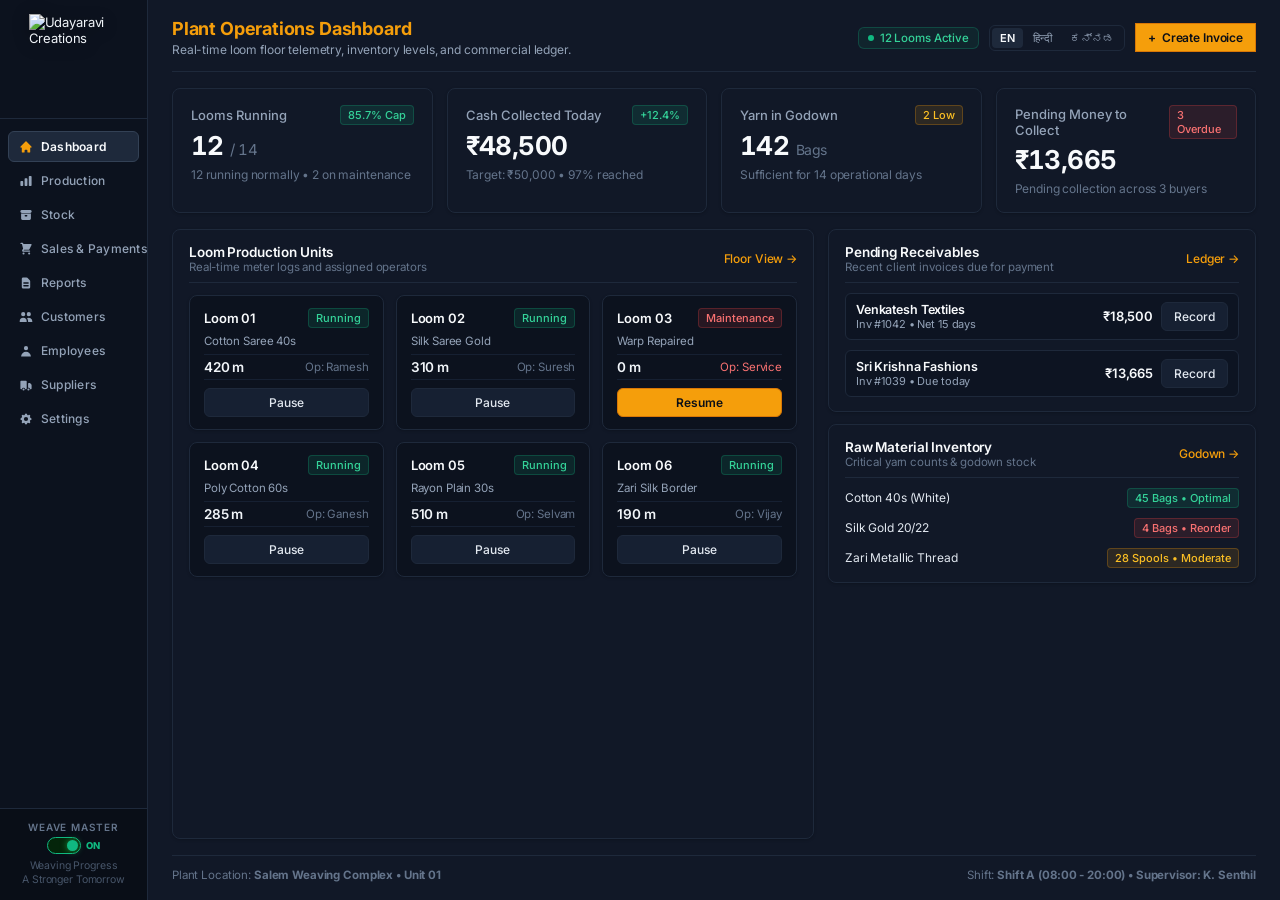
==== index.html @ a641dd37 "Add files via upload" ====
<!DOCTYPE html>
<html lang="en">
<head>
  <meta charset="UTF-8" />
  <meta name="viewport" content="width=device-width, initial-scale=1.0" />
  <title>Udayaravi Weave Master</title>
  <meta name="description" content="Daily loom production, stock, sales, payments and warp balance in one screen." />
  <link rel="preconnect" href="https://fonts.googleapis.com" />
  <link rel="preconnect" href="https://fonts.gstatic.com" crossorigin />
  <link href="https://fonts.googleapis.com/css2?family=Inter:wght@300;400;500;600;700&display=swap" rel="stylesheet" />
  <link rel="stylesheet" href="style.css" />
  <link rel="stylesheet" href="corporate-theme.css" />
</head>
<body>
<div class="app-root">

  <!-- ================= SIDEBAR ================= -->
  <aside class="sidebar">
    <div class="logo-block">
      <img src="../../brain/a507fab7-2db5-406b-a76b-05c571fb76ea/.user_uploaded/media_1790079156110.png" alt="Udayaravi Creations" class="brand-logo-img" onerror="if(this.src.indexOf('logo.png')===-1)this.src='logo.png';" />
    </div>

    <nav class="sidebar-nav">
      <a class="nav-item active" href="index.html" id="nav-dashboard">
        <svg class="nav-ic" viewBox="0 0 20 20" fill="currentColor"><path d="M10.707 2.293a1 1 0 00-1.414 0l-7 7a1 1 0 001.414 1.414L4 10.414V17a1 1 0 001 1h2a1 1 0 001-1v-2a1 1 0 011-1h2a1 1 0 011 1v2a1 1 0 001 1h2a1 1 0 001-1v-6.586l.293.293a1 1 0 001.414-1.414l-7-7z"/></svg>
        <span data-i18n="nav_dashboard">Dashboard</span>
      </a>
      <a class="nav-item" href="production.html" id="nav-production">
        <svg class="nav-ic" viewBox="0 0 20 20" fill="currentColor"><path d="M2 11a1 1 0 011-1h2a1 1 0 011 1v5a1 1 0 01-1 1H3a1 1 0 01-1-1v-5zm6-4a1 1 0 011-1h2a1 1 0 011 1v9a1 1 0 01-1 1H9a1 1 0 01-1-1V7zm6-3a1 1 0 011-1h2a1 1 0 011 1v12a1 1 0 01-1 1h-2a1 1 0 01-1-1V4z"/></svg>
        <span data-i18n="nav_production">Production</span>
      </a>
      <a class="nav-item" href="stock.html" id="nav-stock">
        <svg class="nav-ic" viewBox="0 0 20 20" fill="currentColor"><path d="M4 3a2 2 0 100 4h12a2 2 0 100-4H4z"/><path fill-rule="evenodd" d="M3 8h14v7a2 2 0 01-2 2H5a2 2 0 01-2-2V8zm5 3a1 1 0 011-1h2a1 1 0 110 2H9a1 1 0 01-1-1z" clip-rule="evenodd"/></svg>
        <span data-i18n="nav_stock">Stock</span>
      </a>
      <a class="nav-item" href="salespay.html" id="nav-salespay">
        <svg class="nav-ic" viewBox="0 0 20 20" fill="currentColor"><path d="M3 1a1 1 0 000 2h1.22l.305 1.222a.997.997 0 00.01.042l1.358 5.43-.893.892C3.74 11.846 4.632 14 6.414 14H15a1 1 0 000-2H6.414l1-1H14a1 1 0 00.894-.553l3-6A1 1 0 0017 3H6.28l-.31-1.243A1 1 0 005 1H3zM16 16.5a1.5 1.5 0 11-3 0 1.5 1.5 0 013 0zM6.5 18a1.5 1.5 0 100-3 1.5 1.5 0 000 3z"/></svg>
        <span data-i18n="nav_salespay">Sales &amp; Payments</span>
      </a>
      <a class="nav-item" href="reports.html" id="nav-reports">
        <svg class="nav-ic" viewBox="0 0 20 20" fill="currentColor"><path fill-rule="evenodd" d="M4 4a2 2 0 012-2h4.586A2 2 0 0112 2.586L15.414 6A2 2 0 0116 7.414V16a2 2 0 01-2 2H6a2 2 0 01-2-2V4zm2 6a1 1 0 011-1h6a1 1 0 110 2H7a1 1 0 01-1-1zm1 3a1 1 0 100 2h6a1 1 0 100-2H7z" clip-rule="evenodd"/></svg>
        <span data-i18n="nav_reports">Reports</span>
      </a>
      <a class="nav-item" href="customers.html" id="nav-customers">
        <svg class="nav-ic" viewBox="0 0 20 20" fill="currentColor"><path d="M9 6a3 3 0 11-6 0 3 3 0 016 0zM17 6a3 3 0 11-6 0 3 3 0 016 0zM12.93 17c.046-.327.07-.66.07-1a6.97 6.97 0 00-1.5-4.33A5 5 0 0119 16v1h-6.07zM6 11a5 5 0 015 5v1H1v-1a5 5 0 015-5z"/></svg>
        <span data-i18n="nav_customers">Customers</span>
      </a>
      <a class="nav-item" href="employees.html" id="nav-employees">
        <svg class="nav-ic" viewBox="0 0 20 20" fill="currentColor"><path fill-rule="evenodd" d="M10 9a3 3 0 100-6 3 3 0 000 6zm-7 9a7 7 0 1114 0H3z" clip-rule="evenodd"/></svg>
        <span data-i18n="nav_employees">Employees</span>
      </a>
      <a class="nav-item" href="suppliers.html" id="nav-suppliers">
        <svg class="nav-ic" viewBox="0 0 20 20" fill="currentColor"><path d="M8 16.5a1.5 1.5 0 11-3 0 1.5 1.5 0 013 0zM15 16.5a1.5 1.5 0 11-3 0 1.5 1.5 0 013 0z"/><path d="M3 4a1 1 0 00-1 1v10a1 1 0 001 1h1.05a2.5 2.5 0 014.9 0H10a1 1 0 001-1V5a1 1 0 00-1-1H3zM14 7a1 1 0 00-1 1v6.05A2.5 2.5 0 0115.95 16H17a1 1 0 001-1v-5a1 1 0 00-.293-.707l-2-2A1 1 0 0015 7h-1z"/></svg>
        <span data-i18n="nav_suppliers">Suppliers</span>
      </a>
      <a class="nav-item" href="settings.html" id="nav-settings">
        <svg class="nav-ic" viewBox="0 0 20 20" fill="currentColor"><path fill-rule="evenodd" d="M11.49 3.17c-.38-1.56-2.6-1.56-2.98 0a1.532 1.532 0 01-2.286.948c-1.372-.836-2.942.734-2.106 2.106.54.886.061 2.042-.947 2.287-1.561.379-1.561 2.6 0 2.978a1.532 1.532 0 01.947 2.287c-.836 1.372.734 2.942 2.106 2.106a1.532 1.532 0 012.287.947c.379 1.561 2.6 1.561 2.978 0a1.533 1.533 0 012.287-.947c1.372.836 2.942-.734 2.106-2.106a1.533 1.533 0 01.947-2.287c1.561-.379 1.561-2.6 0-2.978a1.532 1.532 0 01-.947-2.287c.836-1.372-.734-2.942-2.106-2.106a1.532 1.532 0 01-2.287-.947zM10 13a3 3 0 100-6 3 3 0 000 6z" clip-rule="evenodd"/></svg>
        <span data-i18n="nav_settings">Settings</span>
      </a>
    </nav>

    <div class="sidebar-footer">
      <div class="wm-label">WEAVE MASTER</div>
      <div class="toggle-row">
        <label class="tog">
          <input type="checkbox" checked id="master-tog"/>
          <span class="tog-track"></span>
        </label>
        <span class="tog-txt" id="tog-txt">ON</span>
      </div>
      <div class="tagline" data-i18n="tagline">Weaving Progress<br/>A Stronger Tomorrow</div>
    </div>
  </aside>

  <!-- ======== MAIN ======== -->
  <main class="main" style="overflow-y:auto; scrollbar-width:thin; padding:18px 24px; display:flex; flex-direction:column; gap:16px;">

    <!-- TOP HEADER WITH CORPORATE PROFILE & ACTIONS -->
    <div style="display:flex; align-items:center; justify-content:space-between; flex-wrap:wrap; gap:12px; border-bottom:1px solid #1e293b; padding-bottom:14px;">
      <div>
        <h1 style="font-size:18px; font-weight:700; color:#f59e0b; margin-bottom:3px; letter-spacing:-0.01em;">Plant Operations Dashboard</h1>
        <p style="font-size:12px; color:#94a3b8;">Real-time loom floor telemetry, inventory levels, and commercial ledger.</p>
      </div>

      <div style="display:flex; align-items:center; gap:10px;">
        <!-- Quiet Operational Status -->
        <div class="factory-beacon">
          <span class="beacon-pulse"></span>
          <span id="active-looms-beacon">12 Looms Active</span>
        </div>

        <!-- Sleek Language Switcher -->
        <div class="lang-switcher">
          <button class="lang-btn active" data-lang="en" onclick="setAppLanguage('en')">EN</button>
          <button class="lang-btn" data-lang="hi" onclick="setAppLanguage('hi')">हिन्दी</button>
          <button class="lang-btn" data-lang="kn" onclick="setAppLanguage('kn')">ಕನ್ನಡ</button>
        </div>

        <!-- Corporate Action Button -->
        <a href="salespay.html" class="btn-primary" style="text-decoration:none; display:inline-flex; align-items:center; gap:6px; font-size:12px; padding:6px 14px;">
          <span>+</span> Create Invoice
        </a>
      </div>
    </div>

    <!-- 4 CLEAN EXECUTIVE KPI CARDS -->
    <div style="display:grid; grid-template-columns:repeat(4, 1fr); gap:14px;">
      <!-- Active Looms -->
      <a href="production.html" style="text-decoration:none;" class="kpi-card">
        <div class="kpi-title">
          <span data-i18n="card_looms">Active Looms</span>
          <span class="badge badge-success">85.7% Cap</span>
        </div>
        <div class="kpi-val" id="active-looms-kpi">12 <span style="font-size:15px; color:#64748b; font-weight:400;">/ 14</span></div>
        <div class="kpi-sub">12 running normally &bull; 2 on maintenance</div>
      </a>

      <!-- Daily Revenue -->
      <a href="salespay.html" style="text-decoration:none;" class="kpi-card">
        <div class="kpi-title">
          <span data-i18n="card_cash">Daily Receipts</span>
          <span class="badge badge-success">+12.4%</span>
        </div>
        <div class="kpi-val">₹48,500</div>
        <div class="kpi-sub">Target: ₹50,000 &bull; 97% reached</div>
      </a>

      <!-- Yarn Inventory -->
      <a href="stock.html" style="text-decoration:none;" class="kpi-card">
        <div class="kpi-title">
          <span data-i18n="card_yarn">Yarn Stock</span>
          <span class="badge badge-warning">2 Low</span>
        </div>
        <div class="kpi-val">142 <span style="font-size:14px; color:#64748b; font-weight:400;">Bags</span></div>
        <div class="kpi-sub">Sufficient for 14 operational days</div>
      </a>

      <!-- Accounts Receivable -->
      <a href="salespay.html" style="text-decoration:none;" class="kpi-card">
        <div class="kpi-title">
          <span data-i18n="card_pending">Receivables Due</span>
          <span class="badge badge-danger">3 Overdue</span>
        </div>
        <div class="kpi-val">₹13,665</div>
        <div class="kpi-sub">Pending collection across 3 buyers</div>
      </a>
    </div>

    <!-- MAIN TWO COLUMNS: LOOM FLOOR & FINANCIAL ACTIVITY -->
    <div style="display:grid; grid-template-columns:1.5fr 1fr; gap:14px; flex:1; min-height:0;">

      <!-- LEFT: MACHINE STATUS OVERVIEW -->
      <div class="panel" style="padding:14px 16px; display:flex; flex-direction:column; gap:12px;">
        <div style="display:flex; align-items:center; justify-content:space-between; border-bottom:1px solid #1e293b; padding-bottom:8px;">
          <div>
            <div class="panel-title">Loom Production Units</div>
            <div class="panel-sub">Real-time meter logs and assigned operators</div>
          </div>
          <a href="production.html" style="font-size:12px; color:#f59e0b; text-decoration:none; font-weight:500;">Floor View →</a>
        </div>

        <!-- Grid of Looms (Clean Rectangle Boxes without colored border lines) -->
        <div style="display:grid; grid-template-columns:repeat(3, 1fr); gap:12px;" id="dashboard-loom-grid">
          <!-- Loom 1 -->
          <div class="loom-tile-simple running" id="loom-tile-1" style="background:#0c121e; border:1px solid #1e293b; border-radius:8px; padding:12px 14px;">
            <div style="display:flex; justify-content:space-between; align-items:center;">
              <span class="loom-num" style="font-weight:600; font-size:13.5px; color:#f8fafc;">Loom 01</span>
              <span class="badge badge-success" id="loom-badge-1">Running</span>
            </div>
            <div style="font-size:11.5px; color:#94a3b8; margin:6px 0;">Cotton Saree 40s</div>
            <div style="display:flex; justify-content:space-between; align-items:center; margin-bottom:8px; padding:4px 0; border-top:1px solid #162032; border-bottom:1px solid #162032;">
              <span class="loom-meters" style="font-weight:700; font-size:14px; color:#f8fafc;">420 m</span>
              <span style="font-size:11.5px; color:#64748b;">Op: Ramesh</span>
            </div>
            <div>
              <button class="btn-secondary" id="loom-btn-1" style="padding:5px 10px; font-size:11.5px; width:100%;" onclick="toggleLoom(1)">Pause</button>
            </div>
          </div>

          <!-- Loom 2 -->
          <div class="loom-tile-simple running" id="loom-tile-2" style="background:#0c121e; border:1px solid #1e293b; border-radius:8px; padding:12px 14px;">
            <div style="display:flex; justify-content:space-between; align-items:center;">
              <span class="loom-num" style="font-weight:600; font-size:13.5px; color:#f8fafc;">Loom 02</span>
              <span class="badge badge-success" id="loom-badge-2">Running</span>
            </div>
            <div style="font-size:11.5px; color:#94a3b8; margin:6px 0;">Silk Saree Gold</div>
            <div style="display:flex; justify-content:space-between; align-items:center; margin-bottom:8px; padding:4px 0; border-top:1px solid #162032; border-bottom:1px solid #162032;">
              <span class="loom-meters" style="font-weight:700; font-size:14px; color:#f8fafc;">310 m</span>
              <span style="font-size:11.5px; color:#64748b;">Op: Suresh</span>
            </div>
            <div>
              <button class="btn-secondary" id="loom-btn-2" style="padding:5px 10px; font-size:11.5px; width:100%;" onclick="toggleLoom(2)">Pause</button>
            </div>
          </div>

          <!-- Loom 3 -->
          <div class="loom-tile-simple stopped" id="loom-tile-3" style="background:#0c121e; border:1px solid #1e293b; border-radius:8px; padding:12px 14px;">
            <div style="display:flex; justify-content:space-between; align-items:center;">
              <span class="loom-num" style="font-weight:600; font-size:13.5px; color:#f8fafc;">Loom 03</span>
              <span class="badge badge-danger" id="loom-badge-3">Maintenance</span>
            </div>
            <div style="font-size:11.5px; color:#94a3b8; margin:6px 0;">Warp Repaired</div>
            <div style="display:flex; justify-content:space-between; align-items:center; margin-bottom:8px; padding:4px 0; border-top:1px solid #162032; border-bottom:1px solid #162032;">
              <span class="loom-meters" style="font-weight:700; font-size:14px; color:#64748b;">0 m</span>
              <span style="font-size:11.5px; color:#f87171;">Op: Service</span>
            </div>
            <div>
              <button class="btn-primary" id="loom-btn-3" style="padding:5px 10px; font-size:11.5px; width:100%;" onclick="toggleLoom(3)">Resume</button>
            </div>
          </div>

          <!-- Loom 4 -->
          <div class="loom-tile-simple running" id="loom-tile-4" style="background:#0c121e; border:1px solid #1e293b; border-radius:8px; padding:12px 14px;">
            <div style="display:flex; justify-content:space-between; align-items:center;">
              <span class="loom-num" style="font-weight:600; font-size:13.5px; color:#f8fafc;">Loom 04</span>
              <span class="badge badge-success" id="loom-badge-4">Running</span>
            </div>
            <div style="font-size:11.5px; color:#94a3b8; margin:6px 0;">Poly Cotton 60s</div>
            <div style="display:flex; justify-content:space-between; align-items:center; margin-bottom:8px; padding:4px 0; border-top:1px solid #162032; border-bottom:1px solid #162032;">
              <span class="loom-meters" style="font-weight:700; font-size:14px; color:#f8fafc;">285 m</span>
              <span style="font-size:11.5px; color:#64748b;">Op: Ganesh</span>
            </div>
            <div>
              <button class="btn-secondary" id="loom-btn-4" style="padding:5px 10px; font-size:11.5px; width:100%;" onclick="toggleLoom(4)">Pause</button>
            </div>
          </div>

          <!-- Loom 5 -->
          <div class="loom-tile-simple running" id="loom-tile-5" style="background:#0c121e; border:1px solid #1e293b; border-radius:8px; padding:12px 14px;">
            <div style="display:flex; justify-content:space-between; align-items:center;">
              <span class="loom-num" style="font-weight:600; font-size:13.5px; color:#f8fafc;">Loom 05</span>
              <span class="badge badge-success" id="loom-badge-5">Running</span>
            </div>
            <div style="font-size:11.5px; color:#94a3b8; margin:6px 0;">Rayon Plain 30s</div>
            <div style="display:flex; justify-content:space-between; align-items:center; margin-bottom:8px; padding:4px 0; border-top:1px solid #162032; border-bottom:1px solid #162032;">
              <span class="loom-meters" style="font-weight:700; font-size:14px; color:#f8fafc;">510 m</span>
              <span style="font-size:11.5px; color:#64748b;">Op: Selvam</span>
            </div>
            <div>
              <button class="btn-secondary" id="loom-btn-5" style="padding:5px 10px; font-size:11.5px; width:100%;" onclick="toggleLoom(5)">Pause</button>
            </div>
          </div>

          <!-- Loom 6 -->
          <div class="loom-tile-simple running" id="loom-tile-6" style="background:#0c121e; border:1px solid #1e293b; border-radius:8px; padding:12px 14px;">
            <div style="display:flex; justify-content:space-between; align-items:center;">
              <span class="loom-num" style="font-weight:600; font-size:13.5px; color:#f8fafc;">Loom 06</span>
              <span class="badge badge-success" id="loom-badge-6">Running</span>
            </div>
            <div style="font-size:11.5px; color:#94a3b8; margin:6px 0;">Zari Silk Border</div>
            <div style="display:flex; justify-content:space-between; align-items:center; margin-bottom:8px; padding:4px 0; border-top:1px solid #162032; border-bottom:1px solid #162032;">
              <span class="loom-meters" style="font-weight:700; font-size:14px; color:#f8fafc;">190 m</span>
              <span style="font-size:11.5px; color:#64748b;">Op: Vijay</span>
            </div>
            <div>
              <button class="btn-secondary" id="loom-btn-6" style="padding:5px 10px; font-size:11.5px; width:100%;" onclick="toggleLoom(6)">Pause</button>
            </div>
          </div>
        </div>
      </div>

      <!-- RIGHT: PENDING INVOICES & WAREHOUSE BUFFER -->
      <div style="display:flex; flex-direction:column; gap:12px;">
        
        <!-- Outstanding Receivables Panel -->
        <div class="panel" style="padding:14px 16px; display:flex; flex-direction:column; gap:10px;">
          <div style="display:flex; align-items:center; justify-content:space-between; border-bottom:1px solid #1e293b; padding-bottom:8px;">
            <div>
              <div class="panel-title">Pending Receivables</div>
              <div class="panel-sub">Recent client invoices due for payment</div>
            </div>
            <a href="salespay.html" style="font-size:12px; color:#f59e0b; text-decoration:none; font-weight:500;">Ledger →</a>
          </div>

          <!-- Buyer Row 1 -->
          <div style="display:flex; align-items:center; justify-content:space-between; background:#0d1422; border:1px solid #1e293b; border-radius:6px; padding:8px 10px;">
            <div>
              <div style="font-size:12.5px; font-weight:600; color:#f8fafc;">Venkatesh Textiles</div>
              <div style="font-size:11px; color:#94a3b8;">Inv #1042 &bull; Net 15 days</div>
            </div>
            <div style="display:flex; align-items:center; gap:8px;">
              <span style="font-size:13px; font-weight:600; color:#f8fafc;">₹18,500</span>
              <button class="btn-secondary" style="padding:4px 8px; font-size:11px;" onclick="showSimpleToast('Payment ₹18,500 recorded.', 'success')">Record</button>
            </div>
          </div>

          <!-- Buyer Row 2 -->
          <div style="display:flex; align-items:center; justify-content:space-between; background:#0d1422; border:1px solid #1e293b; border-radius:6px; padding:8px 10px;">
            <div>
              <div style="font-size:12.5px; font-weight:600; color:#f8fafc;">Sri Krishna Fashions</div>
              <div style="font-size:11px; color:#94a3b8;">Inv #1039 &bull; Due today</div>
            </div>
            <div style="display:flex; align-items:center; gap:8px;">
              <span style="font-size:13px; font-weight:600; color:#f8fafc;">₹13,665</span>
              <button class="btn-secondary" style="padding:4px 8px; font-size:11px;" onclick="showSimpleToast('Payment ₹13,665 recorded.', 'success')">Record</button>
            </div>
          </div>
        </div>

        <!-- Warehouse Raw Materials Status -->
        <div class="panel" style="padding:14px 16px; display:flex; flex-direction:column; gap:10px;">
          <div style="display:flex; align-items:center; justify-content:space-between; border-bottom:1px solid #1e293b; padding-bottom:8px;">
            <div>
              <div class="panel-title">Raw Material Inventory</div>
              <div class="panel-sub">Critical yarn counts &amp; godown stock</div>
            </div>
            <a href="stock.html" style="font-size:12px; color:#f59e0b; text-decoration:none; font-weight:500;">Godown →</a>
          </div>

          <!-- Material 1 -->
          <div style="display:flex; align-items:center; justify-content:space-between; font-size:12px;">
            <span style="color:#e2e8f0;">Cotton 40s (White)</span>
            <span class="badge badge-success">45 Bags &bull; Optimal</span>
          </div>

          <!-- Material 2 -->
          <div style="display:flex; align-items:center; justify-content:space-between; font-size:12px;">
            <span style="color:#e2e8f0;">Silk Gold 20/22</span>
            <span class="badge badge-danger">4 Bags &bull; Reorder</span>
          </div>

          <!-- Material 3 -->
          <div style="display:flex; align-items:center; justify-content:space-between; font-size:12px;">
            <span style="color:#e2e8f0;">Zari Metallic Thread</span>
            <span class="badge badge-warning">28 Spools &bull; Moderate</span>
          </div>
        </div>

      </div>

    </div>

    <!-- CLEAN CORPORATE FOOTER SUMMARY -->
    <div style="display:flex; align-items:center; justify-content:space-between; border-top:1px solid #1e293b; padding-top:12px; font-size:11.5px; color:#64748b;">
      <div>Plant Location: <strong>Salem Weaving Complex &bull; Unit 01</strong></div>
      <div>Shift: <strong>Shift A (08:00 - 20:00) &bull; Supervisor: K. Senthil</strong></div>
    </div>

  </main>
</div>

<!-- Helper script for Loom Toggles on Dashboard -->
<script>
let activeLoomCount = 12;

function toggleLoom(id) {
  const tile = document.getElementById('loom-tile-' + id);
  if (!tile) return;
  
  const badge = document.getElementById('loom-badge-' + id) || tile.querySelector('.badge');
  const btn = document.getElementById('loom-btn-' + id) || tile.querySelector('button');
  const isRunning = tile.classList.contains('running');
  
  if (isRunning) {
    // Switch to Paused
    tile.classList.remove('running');
    tile.classList.add('paused');
    
    if (badge) {
      badge.className = 'badge badge-warning';
      badge.textContent = 'Paused';
    }
    if (btn) {
      btn.className = 'btn-primary';
      btn.textContent = 'Resume';
    }
    
    activeLoomCount = Math.max(0, activeLoomCount - 1);
    updateDashboardLoomCounters();
    
    if (typeof showSimpleToast === 'function') {
      showSimpleToast('Loom 0' + id + ' Paused', 'info');
    }
  } else {
    // Switch to Running
    tile.classList.remove('paused');
    tile.classList.remove('stopped');
    tile.classList.add('running');
    
    if (badge) {
      badge.className = 'badge badge-success';
      badge.textContent = 'Running';
    }
    if (btn) {
      btn.className = 'btn-secondary';
      btn.textContent = 'Pause';
    }
    
    activeLoomCount = Math.min(14, activeLoomCount + 1);
    updateDashboardLoomCounters();
    
    if (typeof showSimpleToast === 'function') {
      showSimpleToast('Loom 0' + id + ' Resumed & Running', 'success');
    }
  }
}

function updateDashboardLoomCounters() {
  const beaconEl = document.getElementById('active-looms-beacon');
  if (beaconEl) {
    beaconEl.textContent = activeLoomCount + ' Looms Active';
  }
  const kpiEl = document.getElementById('active-looms-kpi');
  if (kpiEl) {
    kpiEl.innerHTML = activeLoomCount + ' <span style="font-size:15px; color:#64748b; font-weight:400;">/ 14</span>';
  }
}
</script>

<script src="i18n.js"></script>
<script src="script.js"></script>
</body>
</html>
---- style.css ----
/* ============================================================
   UDAYARAVI WEAVE MASTER — Faithful UI Replica
   ============================================================ */

*, *::before, *::after { box-sizing: border-box; margin: 0; padding: 0; }

:root {
  --bg0:    #0b0f17;
  --bg1:    #0c121e;
  --bg2:    #111827;
  --bg3:    #162032;
  --bg4:    #1e293b;
  --gold:   #f59e0b;
  --goldd:  #d97706;
  --gold2:  #fbbf24;
  --text1:  #f8fafc;
  --text2:  #94a3b8;
  --text3:  #64748b;
  --green:  #10b981;
  --sw:     148px;
}

html, body {
  height: 100%;
  font-family: 'Inter', -apple-system, BlinkMacSystemFont, 'Segoe UI', Roboto, sans-serif;
  background: var(--bg0);
  color: var(--text1);
  font-size: 13px;
  overflow: hidden;
  letter-spacing: -0.01em;
}

/* ======== APP ROOT ======== */
.app-root {
  display: flex;
  height: 100vh;
  width: 100vw;
  overflow: hidden;
  border: 1px solid #1e293b;
}

/* ======== SIDEBAR ======== */
.sidebar {
  width: var(--sw);
  min-width: var(--sw);
  background: var(--bg1);
  border-right: 1px solid #1e293b;
  display: flex;
  flex-direction: column;
  align-items: center;
}

.logo-wrap,
.logo-block {
  padding: 12px 8px 12px;
  display: flex;
  flex-direction: column;
  align-items: center;
  justify-content: center;
  width: 100%;
  border-bottom: 1px solid #1a2a3a;
  box-sizing: border-box;
}

.brand-logo-img {
  width: 92px;
  max-width: 90%;
  height: auto;
  aspect-ratio: 1 / 1;
  object-fit: contain;
  display: block;
  margin: 0 auto;
  filter: drop-shadow(0 2px 8px rgba(0, 0, 0, 0.7)) drop-shadow(0 0 10px rgba(240, 165, 0, 0.35));
  transition: transform 0.25s ease, filter 0.25s ease;
}

.brand-logo-img:hover {
  transform: scale(1.05);
  filter: drop-shadow(0 4px 14px rgba(0, 0, 0, 0.9)) drop-shadow(0 0 18px rgba(240, 165, 0, 0.65));
}

.brand-name {
  display: flex;
  flex-direction: column;
  align-items: center;
  gap: 1px;
}

.brand-top {
  font-family: 'Orbitron', sans-serif;
  font-size: 11px;
  font-weight: 900;
  color: var(--gold, #f0a500);
  letter-spacing: .12em;
  text-shadow: 0 0 12px rgba(240, 165, 0, 0.4);
}

.brand-bot {
  font-size: 8px;
  font-weight: 600;
  color: var(--text2, #88a0b8);
  letter-spacing: .12em;
  text-transform: uppercase;
}

/* Nav */
.sidebar-nav {
  flex: 1;
  width: 100%;
  display: flex;
  flex-direction: column;
  padding: 5px 6px;
  gap: 2px;
  overflow-y: auto;
  scrollbar-width: none;
}
.sidebar-nav::-webkit-scrollbar { display: none; }

.nav-item {
  display: flex;
  align-items: center;
  gap: 8px;
  padding: 7px 9px;
  color: var(--text2);
  text-decoration: none;
  font-size: 11.5px;
  font-weight: 600;
  letter-spacing: .02em;
  font-family: 'Chakra Petch', sans-serif;
  cursor: pointer;
  transition: color .18s, background .18s, border-color .18s;
  border-radius: 5px;
  border: 1px solid transparent;
  white-space: nowrap;
}

.nav-item:hover {
  color: var(--gold2);
  background: rgba(240,165,0,.08);
}

.nav-item.active {
  background: linear-gradient(90deg, #f59e0b, #ea580c);
  color: #ffffff;
  font-weight: 700;
  box-shadow: 0 0 15px rgba(245, 158, 11, 0.45);
  border: 1px solid #fbbf24;
}

.nav-item.active .nav-ic {
  color: #ffffff;
  filter: drop-shadow(0 0 4px rgba(255,255,255,0.6));
}

.nav-ic {
  width: 14px;
  height: 14px;
  flex-shrink: 0;
}

/* Footer */
.sidebar-footer {
  width: 100%;
  padding: 6px 8px 8px;
  border-top: 1px solid #142438;
  display: flex;
  flex-direction: column;
  align-items: center;
  gap: 4px;
  flex-shrink: 0;
}

.wm-label {
  font-family: 'Orbitron', sans-serif;
  font-size: 7.5px;
  font-weight: 700;
  color: var(--gold);
  letter-spacing: .12em;
}

.toggle-row {
  display: flex;
  align-items: center;
  gap: 5px;
}

.tog {
  position: relative;
  width: 34px;
  height: 17px;
  cursor: pointer;
  display: block;
}

.tog input {
  opacity: 0;
  width: 0;
  height: 0;
  position: absolute;
}

.tog-track {
  position: absolute;
  inset: 0;
  background: #142438;
  border-radius: 9px;
  border: 1px solid #203550;
  transition: .25s;
}

.tog-track::before {
  content: '';
  position: absolute;
  width: 11px;
  height: 11px;
  border-radius: 50%;
  background: #3e5a78;
  top: 2px;
  left: 2px;
  transition: .25s;
}

.tog input:checked + .tog-track {
  background: #04250a;
  border-color: var(--green);
}

.tog input:checked + .tog-track::before {
  background: var(--green);
  transform: translateX(17px);
  box-shadow: 0 0 7px rgba(34,197,94,.7);
}

.tog-txt {
  font-size: 9.5px;
  font-weight: 800;
  color: var(--green);
}

.tagline {
  font-size: 7.5px;
  color: var(--text3);
  text-align: center;
  line-height: 1.35;
  margin-top: 1px;
}

/* ======== MAIN ======== */
.main {
  flex: 1;
  display: flex;
  flex-direction: column;
  background: var(--bg2);
  padding: 8px 10px 7px;
  gap: 7px;
  overflow: hidden;
  min-width: 0;
}

/* ======== HEADER ======== */
.header {
  border-bottom: 1px solid #141e2e;
  padding-bottom: 5px;
  flex-shrink: 0;
}

.title {
  font-family: 'Orbitron', sans-serif;
  font-size: 19px;
  font-weight: 900;
  color: var(--gold);
  letter-spacing: .07em;
  line-height: 1;
  text-shadow: 0 0 24px rgba(240,165,0,.3);
}

.subtitle {
  font-size: 11px;
  color: var(--text2);
  margin-top: 2px;
  font-family: 'Chakra Petch', sans-serif;
  font-weight: 400;
}

/* ======== INFO ROW ======== */
.info-row {
  display: grid;
  grid-template-columns: repeat(4, 1fr);
  gap: 7px;
  flex-shrink: 0;
}

.icard {
  background: var(--bg3);
  border: 1px solid #192535;
  border-radius: 6px;
  padding: 7px 10px;
  display: flex;
  align-items: center;
  gap: 8px;
  min-height: 50px;
}

.icard-icon {
  width: 30px; height: 30px;
  background: rgba(200,130,10,.18);
  border-radius: 6px;
  display: flex;
  align-items: center;
  justify-content: center;
  color: var(--gold);
  flex-shrink: 0;
}

.icard-text { display: flex; flex-direction: column; gap: 2px; }

.icard-label {
  font-size: 9px;
  font-weight: 600;
  color: var(--text2);
  letter-spacing: .06em;
  text-transform: uppercase;
  font-family: 'Chakra Petch', sans-serif;
}

.icard-val {
  font-size: 13.5px;
  font-weight: 700;
  color: var(--text1);
  font-family: 'Chakra Petch', sans-serif;
}

/* Model Status Card */
.icard-pass {
  background: #04140a;
  border-color: #0d3520;
  border-width: 1.5px;
}

.pass-row {
  display: flex;
  align-items: center;
  gap: 6px;
  margin-top: 1px;
}

.pass-text {
  font-family: 'Orbitron', sans-serif;
  font-size: 22px;
  font-weight: 900;
  color: var(--green);
  letter-spacing: .1em;
  text-shadow: 0 0 16px rgba(34,197,94,.5);
}

/* ======== STAT GRID ======== */
.stat-grid {
  display: grid;
  grid-template-columns: repeat(4, 1fr);
  gap: 7px;
  flex-shrink: 0;
}

/* Base stat card */
.sc {
  border-radius: 7px;
  padding: 8px 10px;
  display: flex;
  align-items: center;
  gap: 9px;
  min-height: 56px;
  position: relative;
  overflow: hidden;
  cursor: default;
  transition: transform .15s;
}
.sc:hover { transform: translateY(-1px); }

.sc-icon {
  width: 38px; height: 38px;
  border-radius: 8px;
  display: flex;
  align-items: center;
  justify-content: center;
  flex-shrink: 0;
}

.sc-rupee {
  font-size: 22px;
  font-weight: 900;
  font-family: 'Orbitron', sans-serif;
}

.sc-info { display: flex; flex-direction: column; gap: 2px; min-width: 0; }

.sc-label {
  font-size: 9px;
  font-weight: 600;
  letter-spacing: .05em;
  text-transform: uppercase;
  opacity: .85;
  white-space: nowrap;
  overflow: hidden;
  text-overflow: ellipsis;
  font-family: 'Chakra Petch', sans-serif;
}

.sc-val {
  font-size: 17px;
  font-weight: 900;
  font-family: 'Orbitron', sans-serif;
  line-height: 1.05;
  white-space: nowrap;
  letter-spacing: .02em;
}

.sc-val.neg { color: #f87171 !important; }

/* ---- ROW 1 CARDS ---- */
.amber {
  background: #100b00;
  border: 1.5px solid #6b4400;
}
.amber .sc-icon { background: rgba(245,158,11,.18); color: #fbbf24; }
.amber .sc-label { color: #d4920a; }
.amber .sc-val { color: #fde68a; }

.blue {
  background: #000d20;
  border: 1.5px solid #0a2a52;
}
.blue .sc-icon { background: rgba(59,130,246,.18); color: #60a5fa; }
.blue .sc-label { color: #4a80c8; }
.blue .sc-val { color: #93c5fd; }

.green {
  background: #020f05;
  border: 1.5px solid #0a3a18;
}
.green .sc-icon { background: rgba(34,197,94,.18); color: #4ade80; }
.green .sc-label { color: #35a855; }
.green .sc-val { color: #86efac; }

.purple {
  background: #0c0020;
  border: 1.5px solid #2a0a5a;
}
.purple .sc-icon { background: rgba(168,85,247,.18); color: #c084fc; }
.purple .sc-label { color: #9048d8; }
.purple .sc-val { color: #d8b4fe; }

/* ---- ROW 2 CARDS ---- */
.pink {
  background: #160010;
  border: 1.5px solid #520030;
}
.pink .sc-icon { background: rgba(236,72,153,.18); color: #f472b6; }
.pink .sc-label { color: #c0408a; }
.pink .sc-val { color: #fbcfe8; }

.dblue {
  background: #000818;
  border: 1.5px solid #001040;
}
.dblue .sc-icon { background: rgba(37,99,235,.2); color: #60a5fa; }
.dblue .sc-label { color: #3a6ab0; }
.dblue .sc-val { color: #93c5fd; font-size: 15px; }

.teal {
  background: #001214;
  border: 1.5px solid #003840;
}
.teal .sc-icon { background: rgba(20,184,166,.18); color: #2dd4bf; }
.teal .sc-label { color: #0f8a80; }
.teal .sc-val { color: #5eead4; }

.orange {
  background: #120600;
  border: 1.5px solid #502000;
}
.orange .sc-icon { background: rgba(249,115,22,.18); color: #fb923c; }
.orange .sc-label { color: #c05a10; }
.orange .sc-val { color: #fdba74; font-size: 15px; }

/* ---- ROW 3 CARDS ---- */
.lime {
  background: #081000;
  border: 1.5px solid #203800;
}
.lime .sc-icon { background: rgba(132,204,22,.18); color: #a3e635; }
.lime .sc-label { color: #6a9e10; }
.lime .sc-val { color: #bef264; }

.rust {
  background: #120800;
  border: 1.5px solid #502000;
}
.rust .sc-icon { background: rgba(234,88,12,.18); color: #fb923c; }
.rust .sc-label { color: #c04810; }
.rust .sc-val { color: #fdba74; }

.cyan {
  background: #001418;
  border: 1.5px solid #003848;
}
.cyan .sc-icon { background: rgba(6,182,212,.18); color: #22d3ee; }
.cyan .sc-label { color: #0e88a0; }
.cyan .sc-val { color: #67e8f9; }

.crimson {
  background: #160000;
  border: 1.5px solid #500000;
}
.crimson .sc-icon { background: rgba(239,68,68,.18); color: #f87171; }
.crimson .sc-label { color: #b83030; }
.crimson .sc-val { color: #fca5a5; font-size: 15px; }

/* ======== PANELS ======== */
.panels {
  display: grid;
  grid-template-columns: 1.1fr .75fr 1.15fr;
  gap: 7px;
  flex: 1;
  min-height: 0;
  overflow: hidden;
}

.panel {
  background: var(--bg3);
  border: 1px solid #192535;
  border-radius: 7px;
  padding: 7px 9px;
  display: flex;
  flex-direction: column;
  gap: 6px;
  overflow: hidden;
  min-height: 0;
}

.panel-hd {
  display: flex;
  align-items: center;
  gap: 5px;
  font-size: 9px;
  font-weight: 800;
  color: var(--gold);
  letter-spacing: .07em;
  text-transform: uppercase;
  padding-bottom: 5px;
  border-bottom: 1px solid #192535;
  flex-shrink: 0;
}

.phd-icon {
  display: flex;
  align-items: center;
  justify-content: center;
  padding: 3px;
  border-radius: 4px;
}

.amber-icon { background: rgba(240,165,0,.15); color: var(--gold); }

/* Panel Tables */
.ptab {
  width: 100%;
  border-collapse: collapse;
  font-size: 11.5px;
}

.ptab thead th {
  font-size: 8px;
  font-weight: 700;
  color: var(--text3);
  letter-spacing: .07em;
  text-transform: uppercase;
  padding: 3px 4px;
  border-bottom: 1px solid #192535;
  text-align: left;
}

.ptab tbody td {
  padding: 5px 4px;
  font-weight: 600;
  color: var(--text1);
  border-bottom: 1px solid rgba(20,35,55,.7);
  vertical-align: middle;
}

.ptab tbody tr:last-child td { border-bottom: none; }

/* Progress bars */
.pbar-wrap {
  width: 100%;
  height: 7px;
  background: #192535;
  border-radius: 4px;
  overflow: hidden;
}
.pbar {
  height: 100%;
  border-radius: 4px;
  transition: width .6s ease;
}

/* Quality dots */
.dot {
  display: inline-block;
  width: 9px; height: 9px;
  border-radius: 50%;
  margin-right: 6px;
  vertical-align: middle;
}
.gdot { background: #22c55e; box-shadow: 0 0 5px #22c55e; }
.ydot { background: #facc15; box-shadow: 0 0 5px #facc15; }
.rdot { background: #ef4444; box-shadow: 0 0 5px #ef4444; }

/* Stock table */
.stk-tab .tr { text-align: right; }
.gold-val { color: var(--gold) !important; font-weight: 700; }

/* ======== ACTION BAR ======== */
.action-bar {
  display: flex;
  gap: 6px;
  flex-shrink: 0;
}

.abtn {
  flex: 1;
  display: flex;
  align-items: center;
  justify-content: center;
  gap: 6px;
  padding: 9px 10px;
  border: none;
  border-radius: 6px;
  font-family: 'Chakra Petch', sans-serif;
  font-size: 11.5px;
  font-weight: 700;
  letter-spacing: .06em;
  text-transform: uppercase;
  cursor: pointer;
  transition: filter .18s, transform .15s;
  white-space: nowrap;
  min-width: 0;
}

.abtn:hover { filter: brightness(1.18); transform: translateY(-1px); }
.abtn:active { transform: translateY(0); }

.abtn-green  { background: #15803d; color: #fff; border: 1px solid #22c55e; }
.abtn-blue   { background: #1d4ed8; color: #fff; border: 1px solid #3b82f6; }
.abtn-green2 { background: #15803d; color: #fff; border: 1px solid #22c55e; }
.abtn-amber  { background: #b45309; color: #fff; border: 1px solid #f59e0b; }
.abtn-dark   { background: #1a2535; color: var(--text1); border: 1px solid #2a3a50; }
---- corporate-theme.css ----
/* ============================================================
   UDAYARAVI WEAVE MASTER — CORPORATE & PROFESSIONAL DESIGN SYSTEM
   Typography: Inter (Clean, legible, modern enterprise)
   Palette: Executive Slate (#0b0f17, #111827, #1e293b, #334155)
   Accents: Muted warm gold (#d97706, #f59e0b) & soft status pills
   ============================================================ */

@import url('https://fonts.googleapis.com/css2?family=Inter:wght@300;400;500;600;700&display=swap');

/* Global Font Override */
*, *::before, *::after {
  box-sizing: border-box;
}

html, body, text, tspan, svg text {
  font-family: 'Inter', -apple-system, BlinkMacSystemFont, 'Segoe UI', Roboto, Helvetica, Arial, sans-serif !important;
  background-color: #0b0f17;
  color: #f1f5f9;
  letter-spacing: -0.01em;
  -webkit-font-smoothing: antialiased;
}

/* Headings and numbers font reset */
h1, h2, h3, h4, h5, h6,
.page-title, .sp-title, .tbl-title, .wm-label,
.bc-val, .kpi-val, .metric-val, .stat-val {
  font-family: 'Inter', -apple-system, BlinkMacSystemFont, 'Segoe UI', Roboto, sans-serif !important;
  font-weight: 600 !important;
  letter-spacing: -0.02em !important;
}

/* Subtle, Calm Scrollbars */
::-webkit-scrollbar {
  width: 6px;
  height: 6px;
}
::-webkit-scrollbar-track {
  background: #0b0f17;
}
::-webkit-scrollbar-thumb {
  background: #1e293b;
  border-radius: 4px;
}
::-webkit-scrollbar-thumb:hover {
  background: #334155;
}

/* ============================================================
   SIDEBAR (Calm, Elegant, Professional)
   ============================================================ */
.sidebar {
  background: #0c121e !important;
  border-right: 1px solid #1e293b !important;
}

.brand-logo-img {
  max-width: 90px !important;
  height: auto !important;
  filter: drop-shadow(0 2px 8px rgba(0,0,0,0.4)) !important;
  transition: transform 0.2s ease;
}
.brand-logo-img:hover {
  transform: scale(1.02);
}

.logo-block, .logo-wrap {
  border-bottom: 1px solid #1e293b !important;
  padding: 14px 10px !important;
}

.sidebar-nav {
  padding: 12px 8px !important;
  gap: 3px !important;
}

.nav-item {
  font-family: 'Inter', sans-serif !important;
  font-size: 12px !important;
  font-weight: 500 !important;
  color: #94a3b8 !important;
  border-radius: 6px !important;
  padding: 7px 10px !important;
  border: 1px solid transparent !important;
  transition: all 0.15s ease !important;
}

.nav-item:hover {
  color: #f8fafc !important;
  background: rgba(255, 255, 255, 0.04) !important;
}

.nav-item.active {
  background: #1e293b !important;
  color: #f8fafc !important;
  border: 1px solid #334155 !important;
  box-shadow: none !important;
  font-weight: 600 !important;
}

.nav-item.active .nav-ic {
  color: #f59e0b !important;
  filter: none !important;
}

.sidebar-footer {
  border-top: 1px solid #1e293b !important;
  padding: 12px 10px !important;
  background: #090e17 !important;
}

.wm-label {
  font-size: 10px !important;
  font-weight: 600 !important;
  color: #64748b !important;
  letter-spacing: 0.08em !important;
}

.tagline {
  font-size: 10.5px !important;
  color: #475569 !important;
  line-height: 1.4 !important;
}

/* ============================================================
   TOP BAR & HEADER (Neat, Quiet, Executive)
   ============================================================ */
.page-header {
  background: #0c121e !important;
  border-bottom: 1px solid #1e293b !important;
  padding: 12px 20px !important;
}

.page-title, h1.page-title, .main > div:first-child h1, .main-header h1 {
  font-size: 18px !important;
  font-weight: 700 !important;
  color: #f59e0b !important;
  letter-spacing: -0.01em !important;
}

.page-sub {
  font-size: 12px !important;
  color: #64748b !important;
  font-weight: 400 !important;
}

.breadcrumb {
  font-size: 11px !important;
  color: #64748b !important;
}

/* Calm Header Language Switcher */
.lang-switcher {
  display: flex !important;
  align-items: center !important;
  background: #111827 !important;
  border: 1px solid #1e293b !important;
  border-radius: 6px !important;
  padding: 2px !important;
  gap: 2px !important;
}

.lang-btn {
  background: transparent !important;
  border: none !important;
  color: #94a3b8 !important;
  font-family: 'Inter', sans-serif !important;
  font-size: 11px !important;
  font-weight: 500 !important;
  padding: 3px 8px !important;
  border-radius: 4px !important;
  cursor: pointer !important;
  transition: all 0.15s ease !important;
}

.lang-btn:hover {
  color: #f8fafc !important;
}

.lang-btn.active {
  background: #1e293b !important;
  color: #f8fafc !important;
  box-shadow: none !important;
  font-weight: 600 !important;
}

/* Quiet Status Badge (Replaces pulsing beacon) */
.factory-beacon {
  display: inline-flex !important;
  align-items: center !important;
  gap: 6px !important;
  background: rgba(16, 185, 129, 0.08) !important;
  border: 1px solid rgba(16, 185, 129, 0.25) !important;
  border-radius: 6px !important;
  padding: 3px 9px !important;
  font-size: 11.5px !important;
  font-weight: 500 !important;
  color: #34d399 !important;
  box-shadow: none !important;
}

.beacon-pulse {
  width: 6px !important;
  height: 6px !important;
  background: #10b981 !important;
  border-radius: 50% !important;
  box-shadow: none !important;
  animation: none !important;
}

/* Search Bar & Profile */
.search-bar {
  background: #111827 !important;
  border: 1px solid #1e293b !important;
  border-radius: 6px !important;
}
.search-bar input {
  font-family: 'Inter', sans-serif !important;
  font-size: 12px !important;
  color: #f8fafc !important;
}
.search-bar input::placeholder {
  color: #64748b !important;
}

.user-profile {
  background: #111827 !important;
  border: 1px solid #1e293b !important;
  border-radius: 6px !important;
}

/* ============================================================
   KPI METRIC CARDS (Professional & Corporate)
   ============================================================ */
.cards-row-simple,
.row-cards,
.cards-row,
.stats-grid,
.top-metrics-grid {
  display: grid !important;
  grid-template-columns: repeat(4, 1fr) !important;
  gap: 14px !important;
  margin-bottom: 18px !important;
}

@media (max-width: 1024px) {
  .cards-row-simple, .row-cards, .cards-row {
    grid-template-columns: repeat(2, 1fr) !important;
  }
}

.big-card, .kpi-card {
  background: #111827 !important;
  border: 1px solid #1e293b !important;
  border-radius: 8px !important;
  padding: 14px 16px !important;
  display: flex !important;
  flex-direction: column !important;
  align-items: flex-start !important;
  gap: 8px !important;
  box-shadow: 0 1px 3px rgba(0,0,0,0.2) !important;
  transition: border-color 0.15s ease !important;
}

.big-card:hover, .kpi-card:hover {
  border-color: #334155 !important;
  transform: none !important;
}

.big-card .bc-icon {
  display: none !important; /* Hide oversized cartoon icons */
}

.big-card .bc-info {
  display: flex !important;
  flex-direction: column !important;
  width: 100% !important;
  gap: 4px !important;
}

.bc-title, .kpi-title {
  font-size: 12px !important;
  font-weight: 500 !important;
  color: #94a3b8 !important;
  text-transform: none !important;
  letter-spacing: 0 !important;
  opacity: 1 !important;
  display: flex !important;
  align-items: center !important;
  justify-content: space-between !important;
  width: 100% !important;
}

.bc-val, .kpi-val {
  font-size: 24px !important;
  font-weight: 700 !important;
  color: #f8fafc !important;
  text-shadow: none !important;
  line-height: 1.2 !important;
  font-variant-numeric: tabular-nums !important;
}

.bc-sub, .kpi-sub {
  font-size: 11.5px !important;
  font-weight: 400 !important;
  color: #64748b !important;
  opacity: 1 !important;
}

/* Subtle, Quiet Card Variances (No screaming glows) */
.bc-green, .bc-blue, .bc-amber, .bc-red {
  background: #111827 !important;
  border: 1px solid #1e293b !important;
  box-shadow: 0 1px 3px rgba(0,0,0,0.2) !important;
}
.bc-green .bc-sub { color: #34d399 !important; }
.bc-blue .bc-sub { color: #60a5fa !important; }
.bc-amber .bc-sub { color: #fbbf24 !important; }
.bc-red .bc-sub { color: #f87171 !important; }

/* ============================================================
   PANELS & CONTAINERS (Clean & Calm)
   ============================================================ */
.panel, .set-panel, .card, .chart-panel, .table-card, .scorecard-panel {
  background: #111827 !important;
  border: 1px solid #1e293b !important;
  border-radius: 8px !important;
  box-shadow: 0 1px 3px rgba(0,0,0,0.2) !important;
}

.panel-header, .sp-header, .card-header {
  border-bottom: 1px solid #1e293b !important;
  padding: 12px 16px !important;
}

.panel-title, .sp-title {
  font-size: 13.5px !important;
  font-weight: 600 !important;
  color: #f8fafc !important;
}

.panel-sub, .sp-sub {
  font-size: 11.5px !important;
  color: #64748b !important;
}

/* ============================================================
   TABLES (Clean Corporate Styling)
   ============================================================ */
table {
  font-family: 'Inter', sans-serif !important;
  border-collapse: collapse !important;
  width: 100% !important;
}

thead th, th {
  background: #0d1422 !important;
  color: #94a3b8 !important;
  font-size: 11.5px !important;
  font-weight: 600 !important;
  text-transform: uppercase !important;
  letter-spacing: 0.04em !important;
  padding: 9px 12px !important;
  border-bottom: 1px solid #1e293b !important;
  border-top: none !important;
}

tbody td, td {
  padding: 9px 12px !important;
  font-size: 12.5px !important;
  color: #e2e8f0 !important;
  border-bottom: 1px solid #162032 !important;
  background: transparent !important;
}

tbody tr:hover td {
  background: rgba(255, 255, 255, 0.02) !important;
}

/* ============================================================
   STATUS BADGES (Soft Muted Corporate Pills)
   ============================================================ */
.badge, .status-badge, .badge-pill {
  display: inline-flex !important;
  align-items: center !important;
  gap: 4px !important;
  padding: 2px 7px !important;
  border-radius: 4px !important;
  font-size: 11px !important;
  font-weight: 500 !important;
  text-transform: capitalize !important;
  letter-spacing: 0 !important;
}

.badge-success, .badge-running, .badge-active, .badge-present {
  background: rgba(16, 185, 129, 0.12) !important;
  color: #34d399 !important;
  border: 1px solid rgba(16, 185, 129, 0.25) !important;
}

.badge-warning, .badge-low, .badge-pending, .badge-transit {
  background: rgba(245, 158, 11, 0.12) !important;
  color: #fbbf24 !important;
  border: 1px solid rgba(245, 158, 11, 0.25) !important;
}

.badge-danger, .badge-stopped, .badge-empty, .badge-overdue, .badge-absent {
  background: rgba(239, 68, 68, 0.12) !important;
  color: #f87171 !important;
  border: 1px solid rgba(239, 68, 68, 0.25) !important;
}

.badge-info, .badge-neutral {
  background: rgba(59, 130, 246, 0.12) !important;
  color: #60a5fa !important;
  border: 1px solid rgba(59, 130, 246, 0.25) !important;
}

/* ============================================================
   BUTTONS (Neat, Crisp Corporate Controls)
   ============================================================ */
button, .btn {
  font-family: 'Inter', sans-serif !important;
  font-size: 12px !important;
  font-weight: 500 !important;
  border-radius: 6px !important;
  cursor: pointer !important;
  transition: all 0.15s ease !important;
}

.btn-primary, .btn-main {
  background: #f59e0b !important;
  color: #0b0f17 !important;
  border: 1px solid #d97706 !important;
  font-weight: 600 !important;
  padding: 6px 12px !important;
}
.btn-primary:hover {
  background: #fbbf24 !important;
}

.btn-secondary, .btn-outline {
  background: #162032 !important;
  color: #e2e8f0 !important;
  border: 1px solid #1e293b !important;
  padding: 6px 12px !important;
}
.btn-secondary:hover {
  background: #1e293b !important;
  color: #ffffff !important;
}

/* Tone down any floor action buttons */
.btn-big-action {
  padding: 6px 12px !important;
  font-size: 12px !important;
  font-weight: 500 !important;
  border-radius: 6px !important;
  box-shadow: none !important;
  border: 1px solid #1e293b !important;
}

.btn-green-action {
  background: rgba(16, 185, 129, 0.12) !important;
  color: #34d399 !important;
  border-color: rgba(16, 185, 129, 0.3) !important;
}

.btn-blue-action {
  background: rgba(59, 130, 246, 0.12) !important;
  color: #60a5fa !important;
  border-color: rgba(59, 130, 246, 0.3) !important;
}

.btn-amber-action {
  background: rgba(245, 158, 11, 0.12) !important;
  color: #fbbf24 !important;
  border-color: rgba(245, 158, 11, 0.3) !important;
}

/* Loom Overview Grid */
.loom-grid-simple {
  gap: 10px !important;
}

.loom-tile-simple {
  background: #0c121e !important;
  border: 1px solid #1e293b !important;
  border-radius: 8px !important;
  padding: 12px 14px !important;
  box-shadow: 0 1px 3px rgba(0,0,0,0.2) !important;
  border-left: 1px solid #1e293b !important;
  transition: border-color 0.15s ease, background 0.15s ease !important;
}

.loom-tile-simple:hover {
  border-color: #334155 !important;
}

.loom-tile-simple.running,
.loom-tile-simple.stopped,
.loom-tile-simple.paused {
  border: 1px solid #1e293b !important;
  border-left: 1px solid #1e293b !important;
  background: #0c121e !important;
}

.loom-num {
  font-family: 'Inter', sans-serif !important;
  font-size: 13px !important;
  font-weight: 600 !important;
}

.loom-meters {
  font-family: 'Inter', sans-serif !important;
  font-size: 13.5px !important;
  font-weight: 600 !important;
  color: #f1f5f9 !important;
}

/* ============================================================
   STATUS BAR (Quiet, Bottom Line)
   ============================================================ */
.status-bar {
  background: #090e17 !important;
  border-top: 1px solid #1e293b !important;
  color: #64748b !important;
  font-size: 11px !important;
  font-family: 'Inter', sans-serif !important;
  padding: 4px 16px !important;
}

.status-bar span {
  color: #64748b !important;
}

/* ============================================================
   EXECUTIVE KPI GRID & CORPORATE CARDS
   ============================================================ */
.kpi-grid {
  display: grid !important;
  grid-template-columns: repeat(4, 1fr) !important;
  gap: 16px !important;
  margin-bottom: 24px !important;
}

@media (max-width: 1024px) {
  .kpi-grid {
    grid-template-columns: repeat(2, 1fr) !important;
  }
}

@media (max-width: 640px) {
  .kpi-grid {
    grid-template-columns: 1fr !important;
  }
}

.kpi-card {
  background: #111827 !important;
  border: 1px solid #1e293b !important;
  border-radius: 8px !important;
  padding: 16px 18px !important;
  display: flex !important;
  flex-direction: column !important;
  gap: 6px !important;
  transition: border-color 0.15s ease !important;
}

.kpi-card:hover {
  border-color: #334155 !important;
}

.kpi-header {
  display: flex !important;
  justify-content: space-between !important;
  align-items: center !important;
  width: 100% !important;
  margin-bottom: 2px !important;
}

.kpi-title {
  font-size: 13px !important;
  font-weight: 500 !important;
  color: #94a3b8 !important;
}

.kpi-val {
  font-size: 26px !important;
  font-weight: 700 !important;
  color: #f8fafc !important;
  line-height: 1.15 !important;
  letter-spacing: -0.02em !important;
}

.kpi-sub {
  font-size: 12px !important;
  color: #64748b !important;
}

.corporate-card {
  background: #111827 !important;
  border: 1px solid #1e293b !important;
  border-radius: 8px !important;
  padding: 18px 20px !important;
  box-shadow: 0 1px 3px rgba(0,0,0,0.2) !important;
}

/* ============================================================
   FULL SCREEN LAYOUT NORMALIZATION & TAB SYSTEM
   ============================================================ */
.app-root {
  display: flex !important;
  height: 100vh !important;
  width: 100vw !important;
  overflow: hidden !important;
  border: none !important;
  box-shadow: none !important;
}

.main-wrapper {
  flex: 1 !important;
  display: flex !important;
  flex-direction: column !important;
  height: 100vh !important;
  min-width: 0 !important;
  width: calc(100vw - 148px) !important;
  overflow: hidden !important;
  background: #0b0f17 !important;
}

.main {
  flex: 1 !important;
  overflow-y: auto !important;
  width: 100% !important;
  min-height: 0 !important;
}

.status-bar {
  width: 100% !important;
  height: 26px !important;
  min-height: 26px !important;
  flex-shrink: 0 !important;
  background: #080d1a !important;
  border-top: 1px solid #1e293b !important;
  display: flex !important;
  align-items: center !important;
  justify-content: space-between !important;
  padding: 0 16px !important;
}

/* Corporate Tab Bar */
.tab-bar {
  display: flex !important;
  align-items: center !important;
  gap: 8px !important;
  border-bottom: 1px solid #1e293b !important;
  padding-bottom: 0 !important;
  margin-bottom: 6px !important;
  flex-shrink: 0 !important;
}

.tab-btn {
  font-family: 'Inter', sans-serif !important;
  font-size: 13px !important;
  font-weight: 500 !important;
  color: #94a3b8 !important;
  background: transparent !important;
  border: none !important;
  border-bottom: 2px solid transparent !important;
  padding: 8px 16px !important;
  border-radius: 4px 4px 0 0 !important;
  cursor: pointer !important;
  display: inline-flex !important;
  align-items: center !important;
  gap: 8px !important;
  transition: all 0.15s ease !important;
  text-transform: none !important;
  box-shadow: none !important;
}

.tab-btn:hover {
  color: #f8fafc !important;
  background: rgba(255, 255, 255, 0.03) !important;
}

.tab-btn.active {
  color: #f59e0b !important;
  border-bottom: 2px solid #f59e0b !important;
  background: rgba(245, 158, 11, 0.08) !important;
  font-weight: 600 !important;
}

.tab-btn.active svg {
  color: #f59e0b !important;
  filter: none !important;
}

.tab-content {
  display: none !important;
  flex-direction: column !important;
  gap: 16px !important;
  width: 100% !important;
}

.tab-content.active {
  display: flex !important;
}

/* Corporate Action Buttons */
.action-row {
  display: flex !important;
  align-items: center !important;
  gap: 10px !important;
  flex-wrap: wrap !important;
}

.abtn {
  font-family: 'Inter', sans-serif !important;
  font-size: 12px !important;
  font-weight: 500 !important;
  border-radius: 6px !important;
  padding: 7px 14px !important;
  display: inline-flex !important;
  align-items: center !important;
  gap: 6px !important;
  cursor: pointer !important;
  transition: all 0.15s ease !important;
  letter-spacing: 0 !important;
  text-transform: none !important;
}

.abtn-blue {
  background: #2563eb !important;
  color: #ffffff !important;
  border: 1px solid #3b82f6 !important;
  box-shadow: 0 1px 2px rgba(0,0,0,0.2) !important;
}

.abtn-blue:hover {
  background: #1d4ed8 !important;
}

.abtn-dark {
  background: #1e293b !important;
  color: #cbd5e1 !important;
  border: 1px solid #334155 !important;
}

.abtn-dark:hover {
  background: #334155 !important;
  color: #ffffff !important;
}

/* Corporate Charts Row */
.charts-row {
  display: grid !important;
  grid-template-columns: 1.4fr 1fr 1fr !important;
  gap: 14px !important;
  min-height: 185px !important;
  height: auto !important;
  width: 100% !important;
}

@media (max-width: 1100px) {
  .charts-row {
    grid-template-columns: 1fr !important;
  }
}

.chart-card {
  background: #111827 !important;
  border: 1px solid #1e293b !important;
  border-radius: 8px !important;
  padding: 14px 16px !important;
  box-shadow: 0 1px 3px rgba(0,0,0,0.2) !important;
}

.card-hd {
  font-family: 'Inter', sans-serif !important;
  font-size: 12px !important;
  font-weight: 600 !important;
  color: #cbd5e1 !important;
  border-bottom: 1px solid #1e293b !important;
  padding-bottom: 8px !important;
  margin-bottom: 10px !important;
  letter-spacing: 0.02em !important;
  text-transform: uppercase !important;
}

/* Corporate Filter Row */
.filter-row {
  display: flex !important;
  align-items: flex-end !important;
  gap: 10px !important;
  background: #111827 !important;
  border: 1px solid #1e293b !important;
  border-radius: 8px !important;
  padding: 12px 16px !important;
  flex-wrap: wrap !important;
  width: 100% !important;
}

.filter-row .fg {
  display: flex !important;
  flex-direction: column !important;
  gap: 4px !important;
  flex: 1 !important;
  min-width: 130px !important;
}

.filter-row .fl {
  font-size: 11px !important;
  font-weight: 500 !important;
  color: #94a3b8 !important;
}

.filter-row .fw {
  background: #0b0f17 !important;
  border: 1px solid #1e293b !important;
  border-radius: 6px !important;
  padding: 6px 10px !important;
}

.filter-row .fs {
  font-family: 'Inter', sans-serif !important;
  font-size: 12px !important;
  color: #f8fafc !important;
}

.filter-row .sbtn {
  background: #2563eb !important;
  color: #fff !important;
  border-radius: 6px !important;
  padding: 7px 16px !important;
  font-family: 'Inter', sans-serif !important;
  font-size: 12px !important;
  font-weight: 500 !important;
  border: none !important;
  cursor: pointer !important;
  display: inline-flex !important;
  align-items: center !important;
  gap: 6px !important;
  height: 32px !important;
}

.filter-row .rbtn {
  background: #1e293b !important;
  color: #cbd5e1 !important;
  border-radius: 6px !important;
  padding: 7px 16px !important;
  font-family: 'Inter', sans-serif !important;
  font-size: 12px !important;
  font-weight: 500 !important;
  border: 1px solid #334155 !important;
  cursor: pointer !important;
  display: inline-flex !important;
  align-items: center !important;
  gap: 6px !important;
  height: 32px !important;
}

/* Corporate Tables */
.tcard {
  background: #111827 !important;
  border: 1px solid #1e293b !important;
  border-radius: 8px !important;
  padding: 14px 18px !important;
  width: 100% !important;
  box-shadow: 0 1px 3px rgba(0,0,0,0.2) !important;
}

.thd {
  display: flex !important;
  align-items: center !important;
  justify-content: space-between !important;
  border-bottom: 1px solid #1e293b !important;
  padding-bottom: 10px !important;
  margin-bottom: 12px !important;
}

.thl {
  font-family: 'Inter', sans-serif !important;
  font-size: 13px !important;
  font-weight: 600 !important;
  color: #f8fafc !important;
  display: flex !important;
  align-items: center !important;
  gap: 8px !important;
}

.va {
  font-size: 12px !important;
  color: #f59e0b !important;
  text-decoration: none !important;
  font-weight: 500 !important;
}

.va:hover {
  text-decoration: underline !important;
}
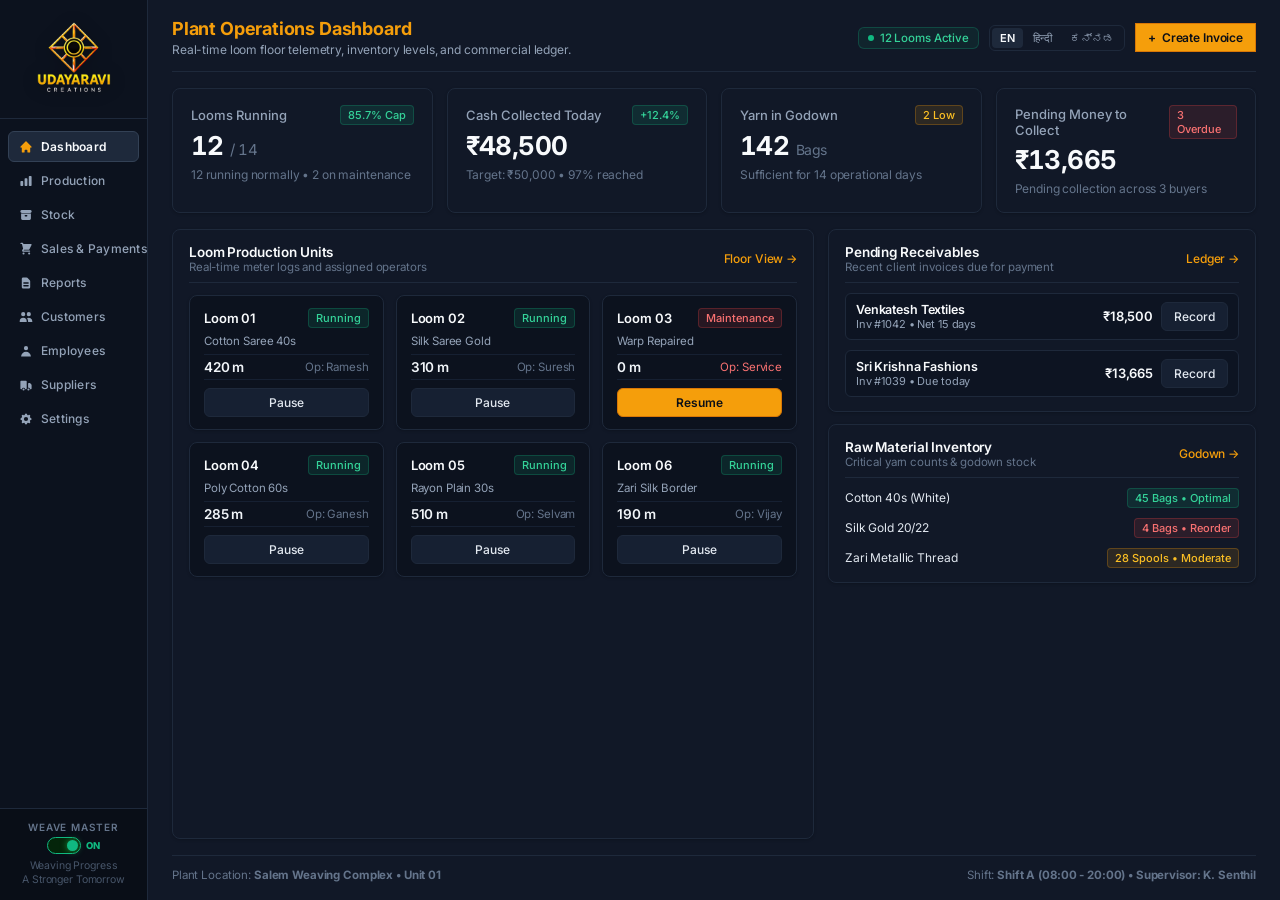
==== commit 2546f3ab: "Update index.html" ====
--- a/index.html
+++ b/index.html
@@ -17,7 +17,7 @@
   <!-- ================= SIDEBAR ================= -->
   <aside class="sidebar">
     <div class="logo-block">
-      <img src="../../brain/a507fab7-2db5-406b-a76b-05c571fb76ea/.user_uploaded/media_1790079156110.png" alt="Udayaravi Creations" class="brand-logo-img" onerror="if(this.src.indexOf('logo.png')===-1)this.src='logo.png';" />
+      <img src="logo.jpeg" alt="Udayaravi Creations" class="brand-logo-img" onerror="if(this.src.indexOf('logo.png')===-1)this.src='logo.png';" />
     </div>
 
     <nav class="sidebar-nav">
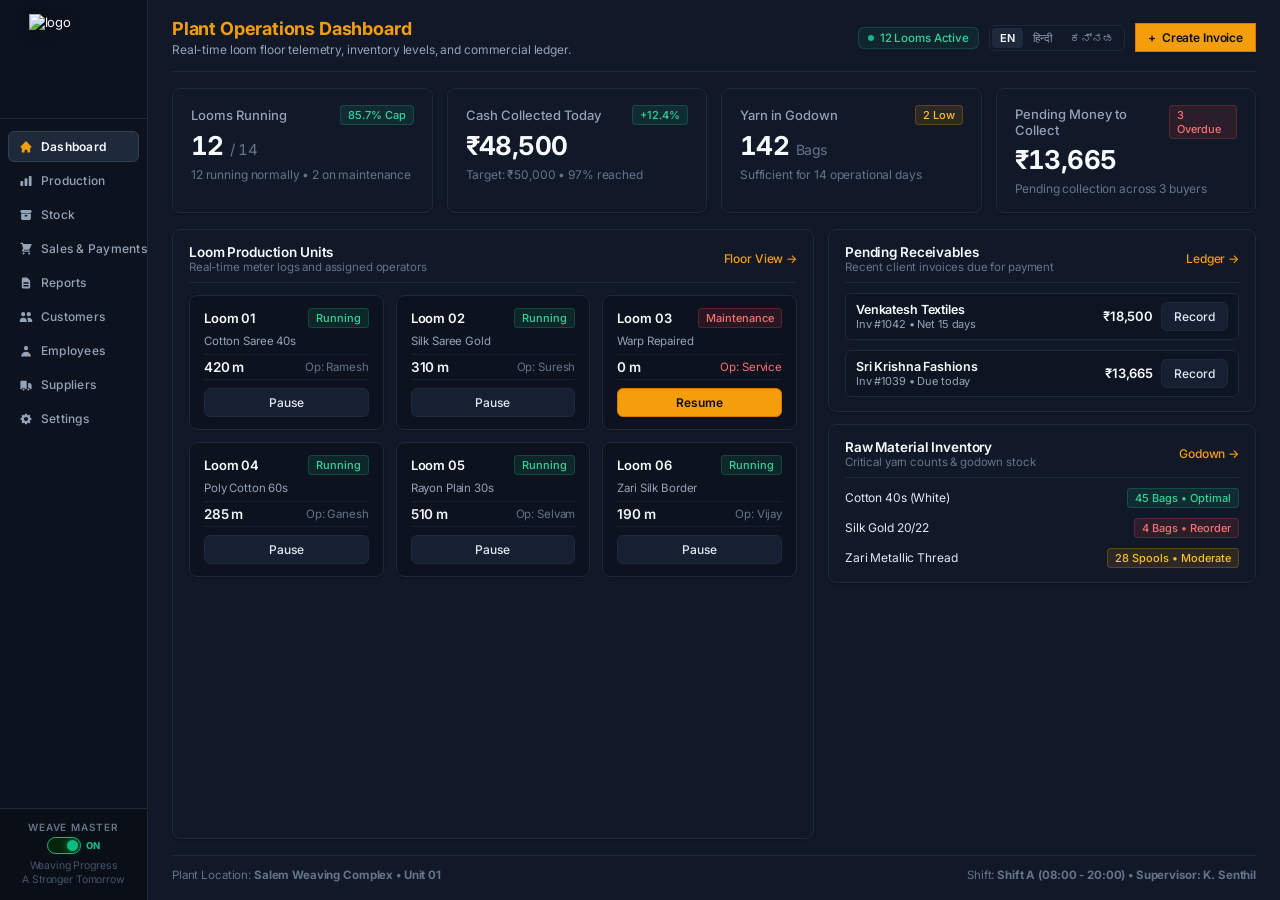
==== commit 6805ce05: "Update logo image source in sidebar" ====
--- a/index.html
+++ b/index.html
@@ -17,7 +17,7 @@
   <!-- ================= SIDEBAR ================= -->
   <aside class="sidebar">
     <div class="logo-block">
-      <img src="logo.jpeg" alt="Udayaravi Creations" class="brand-logo-img" onerror="if(this.src.indexOf('logo.png')===-1)this.src='logo.png';" />
+      <img src="./downloads/logo.jpeg" alt="logo" class="brand-logo-img" onerror="if(this.src.indexOf('logo.jpeg')===-1)this.src='logo.jpeg';" />
     </div>
 
     <nav class="sidebar-nav">
